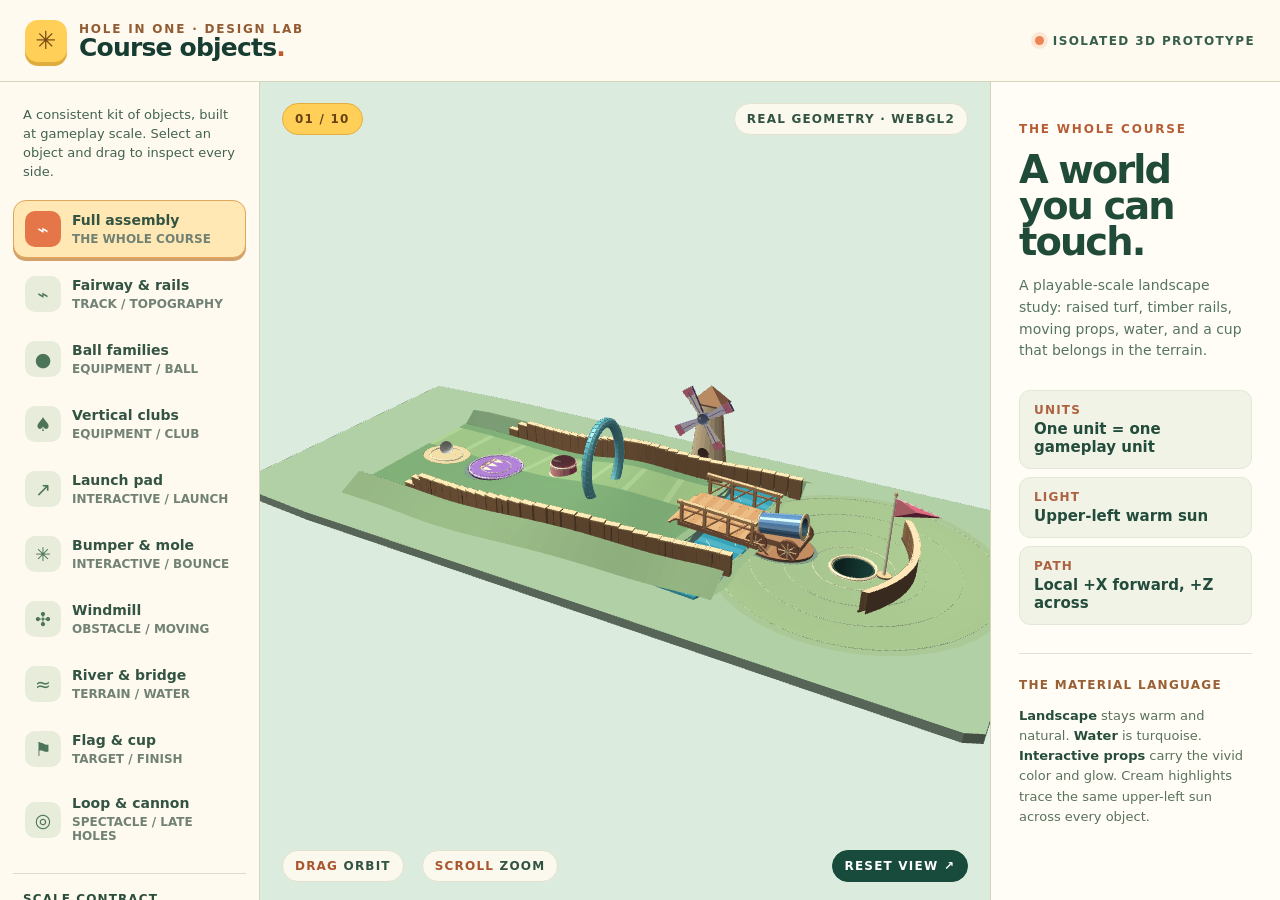
==== prototype-3d/index.html @ f98d83cd "Add 3D course element design lab" ====
<!doctype html>
<html lang="en">
<head>
  <meta charset="utf-8">
  <meta name="viewport" content="width=device-width, initial-scale=1">
  <meta name="theme-color" content="#e8eee5">
  <title>Course Objects · 3D Design Lab</title>
  <link rel="stylesheet" href="./gallery.css">
  <script src="./gallery.js" defer></script>
</head>
<body>
  <main class="lab">
    <header class="lab-header">
      <div class="wordmark"><span class="wordmark-icon" aria-hidden="true">✳</span><div><span class="wordmark-eyebrow">HOLE IN ONE · DESIGN LAB</span><strong>Course objects<span class="period">.</span></strong></div></div>
      <div class="prototype-badge"><span class="badge-dot"></span> ISOLATED 3D PROTOTYPE</div>
    </header>
    <aside class="catalog" aria-label="3D object gallery">
      <p class="catalog-intro">A consistent kit of objects, built at gameplay scale. Select an object and drag to inspect every side.</p>
      <div class="catalog-list" id="catalog-list"></div>
      <div class="catalog-footer"><b>Scale contract</b><span>1 model unit = 1 game world unit. +Y is up. +X follows the shot; +Z crosses the lane.</span></div>
    </aside>
    <section class="viewport" aria-label="Interactive 3D preview">
      <canvas id="preview" aria-label="Interactive WebGL 3D course object preview. Drag to orbit and scroll to zoom."></canvas>
      <div class="viewport-top"><span class="scene-index" id="scene-index">01 / 10</span><span class="render-label">REAL GEOMETRY · WEBGL2</span></div>
      <div class="viewport-bottom"><span><b>DRAG</b> ORBIT</span><span><b>SCROLL</b> ZOOM</span><button id="reset-camera" type="button">RESET VIEW ↗</button></div>
      <div class="webgl-error" id="webgl-error" hidden>WebGL2 is unavailable in this browser. The gallery requires a modern browser with hardware graphics enabled.</div>
    </section>
    <aside class="inspector" aria-live="polite">
      <span class="inspector-kicker" id="asset-kind">THE WHOLE COURSE</span>
      <h1 id="asset-title">A world you can touch.</h1>
      <p id="asset-description">Every object has actual depth, a shared light direction, and a physical footprint sized for the live course.</p>
      <div class="spec-list" id="spec-list"></div>
      <div class="material-card"><span>THE MATERIAL LANGUAGE</span><p><b>Landscape</b> stays warm and natural. <b>Water</b> is turquoise. <b>Interactive props</b> carry the vivid color and glow. Cream highlights trace the same upper-left sun across every object.</p></div>
    </aside>
  </main>
</body>
</html>
---- prototype-3d/gallery.css ----
:root{font-family:'Avenir Next',system-ui,sans-serif;color:#173c32;background:#e7eee7;font-synthesis:none}
*{box-sizing:border-box}html,body{margin:0;min-height:100%}button{font:inherit}
.lab{min-height:100svh;display:grid;grid-template-columns:260px minmax(360px,1fr) 290px;grid-template-rows:82px minmax(620px,calc(100svh - 82px));background:#f0eee4}
.lab-header{grid-column:1/-1;display:flex;align-items:center;justify-content:space-between;padding:16px 25px;background:#fffaf0;border-bottom:1px solid #d7d5bd;z-index:2}
.wordmark{display:flex;align-items:center;gap:12px}.wordmark-icon{width:42px;height:42px;display:grid;place-items:center;border-radius:13px;background:#ffcf57;color:#784917;font-size:25px;box-shadow:0 4px 0 #dfad3d}.wordmark-eyebrow{display:block;font-size:10px;font-weight:900;letter-spacing:1.8px;color:#925b31}.wordmark strong{display:block;font:900 25px/.95 'Avenir Next',system-ui,sans-serif;letter-spacing:-.8px}.period{color:#bf5a2c}
.prototype-badge{display:flex;align-items:center;gap:9px;color:#365e4b;font-size:11px;font-weight:900;letter-spacing:1.4px}.badge-dot{width:9px;height:9px;border-radius:50%;background:#ed8453;box-shadow:0 0 0 4px #ed84532a}
.catalog{padding:24px 13px 20px;display:flex;flex-direction:column;gap:19px;background:#fffaf0;border-right:1px solid #d7d5bd;overflow:auto}.catalog-intro{font-size:13px;line-height:1.45;color:#426251;margin:0 10px}.catalog-list{display:grid;gap:7px}.catalog-item{width:100%;display:flex;align-items:center;gap:11px;text-align:left;padding:10px 11px;border:1px solid transparent;border-radius:13px;background:transparent;color:#335443;cursor:pointer;transition:background .16s,transform .16s}.catalog-item:hover{background:#f1eedc;transform:translateX(2px)}.catalog-item.active{background:#ffe8b4;border-color:#e1a55e;box-shadow:0 3px 0 #d3a26b}.catalog-icon{width:36px;height:36px;flex:none;display:grid;place-items:center;border-radius:10px;background:#e8ecda;color:#4b7459;font-size:19px}.catalog-item.active .catalog-icon{background:#e47649;color:#fff}.catalog-copy{min-width:0}.catalog-copy b{display:block;font:800 14px/1.1 'Avenir Next',system-ui,sans-serif}.catalog-copy small{display:block;margin-top:3px;color:#718275;font-size:11px;font-weight:700}.catalog-footer{margin-top:auto;border-top:1px solid #d9dccb;padding:17px 10px 0;display:grid;gap:5px;color:#51705e;font-size:12px;line-height:1.45}.catalog-footer b{color:#2a4c3a;font-size:11px;text-transform:uppercase;letter-spacing:1.1px}
.viewport{position:relative;overflow:hidden;min-width:0;background:radial-gradient(circle at 48% 38%,#e7f2df,#d5e8d9 47%,#c9ddd5 100%)}#preview{display:block;width:100%;height:100%;touch-action:none;cursor:grab}#preview:active{cursor:grabbing}.viewport-top,.viewport-bottom{position:absolute;left:22px;right:22px;display:flex;align-items:center;justify-content:space-between;pointer-events:none}.viewport-top{top:21px}.viewport-bottom{bottom:18px;justify-content:flex-start;gap:18px}.scene-index,.render-label,.viewport-bottom span,.viewport-bottom button{background:#fffaf0df;border:1px solid #e4e2cf;color:#315342;border-radius:99px;padding:8px 12px;font-size:10px;font-weight:900;letter-spacing:1.2px}.scene-index{background:#ffcf57;border-color:#e4ad40;color:#674315}.viewport-bottom span b{color:#a9552e}.viewport-bottom button{pointer-events:auto;cursor:pointer;margin-left:auto;background:#184b3c;color:#fff;border-color:#184b3c}.viewport-bottom button:hover{background:#286b51}.webgl-error{position:absolute;inset:0;display:grid;place-items:center;text-align:center;padding:50px;background:#fffaf0;color:#8c3c2b;font-weight:800}.webgl-error[hidden]{display:none}
.inspector{padding:36px 28px;background:#fffdf5;border-left:1px solid #d7d5bd;overflow:auto}.inspector-kicker{color:#b65d35;font-size:11px;font-weight:900;letter-spacing:1.8px}.inspector h1{font:900 clamp(32px,3vw,47px)/.94 'Avenir Next',system-ui,sans-serif;letter-spacing:-1.9px;margin:15px 0;color:#214b39}.inspector>p{font-size:14px;line-height:1.55;color:#557362;margin:0}.spec-list{display:grid;gap:8px;margin:28px 0}.spec{padding:12px 14px;background:#f1f3e6;border:1px solid #e2e8d8;border-radius:11px;display:grid;gap:3px}.spec small{font-size:10px;font-weight:900;letter-spacing:1.2px;color:#ad6240}.spec strong{font:800 15px/1.2 'Avenir Next',system-ui,sans-serif;color:#234c3c}.material-card{border-top:1px solid #dfe3d6;padding-top:20px}.material-card span{color:#996035;font-size:10px;font-weight:900;letter-spacing:1.3px}.material-card p{font-size:12px;line-height:1.55;color:#5a715d}.material-card b{color:#264d3b}
@media(max-width:1050px){.lab{grid-template-columns:210px minmax(280px,1fr);grid-template-rows:72px minmax(560px,70svh) auto}.inspector{grid-column:1/-1;border-left:0;border-top:1px solid #d7d5bd;display:grid;grid-template-columns:1fr 1fr;gap:0 24px}.inspector-kicker,.inspector h1,.inspector>p{grid-column:1}.spec-list,.material-card{grid-column:2}.spec-list{grid-row:1/4;margin:0}}
@media(max-width:650px){.lab{display:block}.lab-header{height:70px;padding:11px 14px}.wordmark-icon{width:36px;height:36px}.wordmark strong{font-size:20px}.wordmark-eyebrow{font-size:8px}.prototype-badge{font-size:0}.catalog{padding:10px 12px;gap:8px;overflow:visible}.catalog-intro,.catalog-footer{display:none}.catalog-list{display:flex;gap:7px;overflow:auto;scrollbar-width:none}.catalog-list::-webkit-scrollbar{display:none}.catalog-item{flex:none;width:auto;min-width:105px;padding:7px 9px}.catalog-icon{width:29px;height:29px;font-size:16px}.catalog-copy b{font-size:12px}.catalog-copy small{display:none}.viewport{height:57svh;min-height:360px}.viewport-top,.viewport-bottom{left:12px;right:12px}.render-label{display:none}.viewport-bottom{gap:5px}.viewport-bottom span{font-size:9px;padding:7px}.viewport-bottom button{padding:7px;font-size:9px}.inspector{display:block;padding:22px 19px}.inspector h1{font-size:32px;margin:9px 0}.spec-list{grid-template-columns:1fr 1fr;margin:16px 0}.material-card{padding-top:13px}}
.wordmark-eyebrow,.prototype-badge,.catalog-copy small,.catalog-footer b,.inspector-kicker,.spec small,.material-card span{font-size:12px}
.scene-index,.render-label,.viewport-bottom span,.viewport-bottom button{font-size:12px}
.material-card p{font-size:13px}
@media(max-width:650px){.wordmark-eyebrow{font-size:10px}.prototype-badge{font-size:0}.catalog-copy b{font-size:13px}.viewport-bottom span,.viewport-bottom button{font-size:11px}}
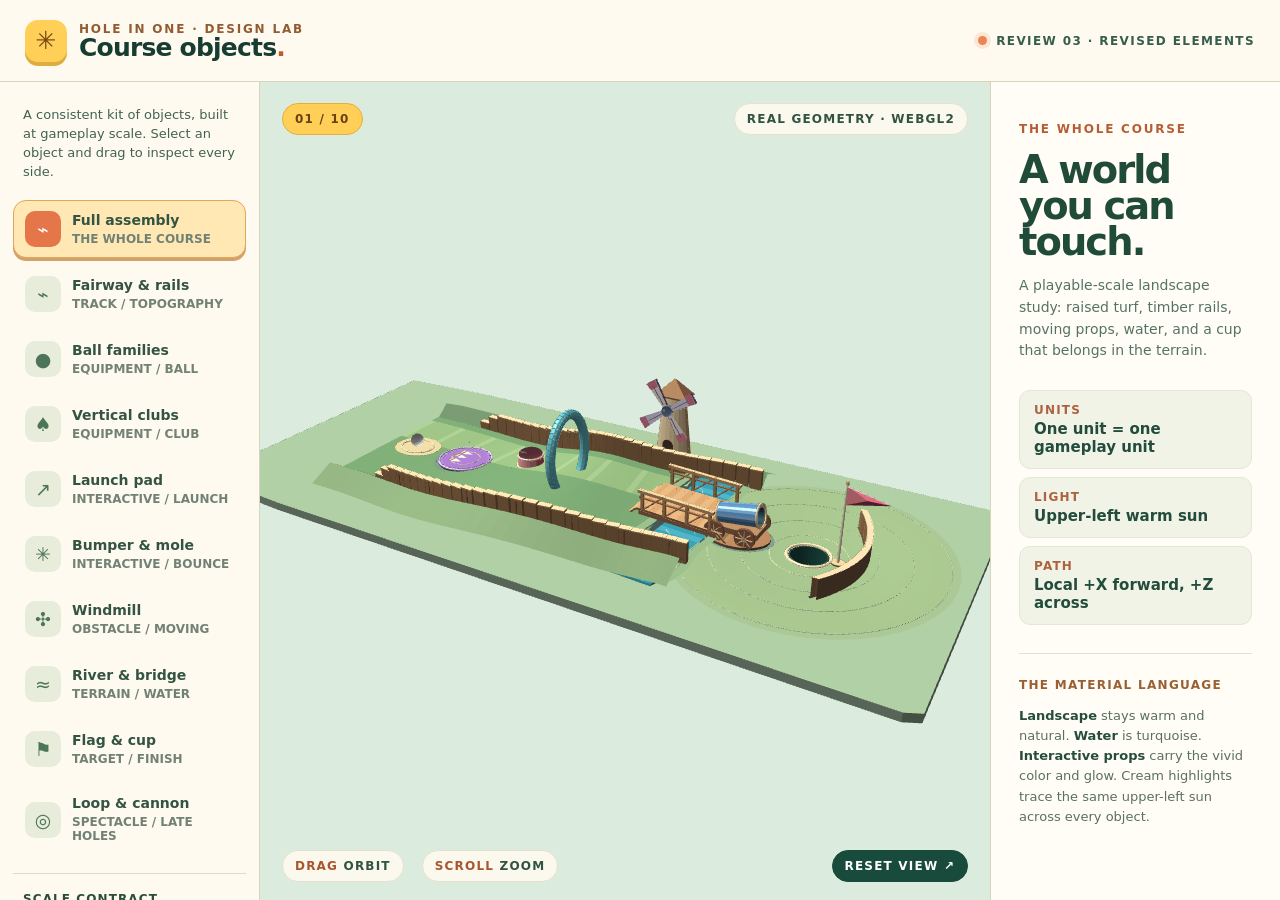
==== commit f44a2342: "Save game, shop, tutorial, and 3D design lab updates" ====
--- a/prototype-3d/index.html
+++ b/prototype-3d/index.html
@@ -4,15 +4,15 @@
   <meta charset="utf-8">
   <meta name="viewport" content="width=device-width, initial-scale=1">
   <meta name="theme-color" content="#e8eee5">
-  <title>Course Objects · 3D Design Lab</title>
-  <link rel="stylesheet" href="./gallery.css">
-  <script src="./gallery.js" defer></script>
+  <title>Course Objects · 3D Design Lab · Review 03</title>
+  <link rel="stylesheet" href="./gallery.css?review=03">
+  <script src="./gallery.js?review=03" defer></script>
 </head>
 <body>
   <main class="lab">
     <header class="lab-header">
       <div class="wordmark"><span class="wordmark-icon" aria-hidden="true">✳</span><div><span class="wordmark-eyebrow">HOLE IN ONE · DESIGN LAB</span><strong>Course objects<span class="period">.</span></strong></div></div>
-      <div class="prototype-badge"><span class="badge-dot"></span> ISOLATED 3D PROTOTYPE</div>
+      <div class="prototype-badge"><span class="badge-dot"></span> REVIEW 03 · REVISED ELEMENTS</div>
     </header>
     <aside class="catalog" aria-label="3D object gallery">
       <p class="catalog-intro">A consistent kit of objects, built at gameplay scale. Select an object and drag to inspect every side.</p>
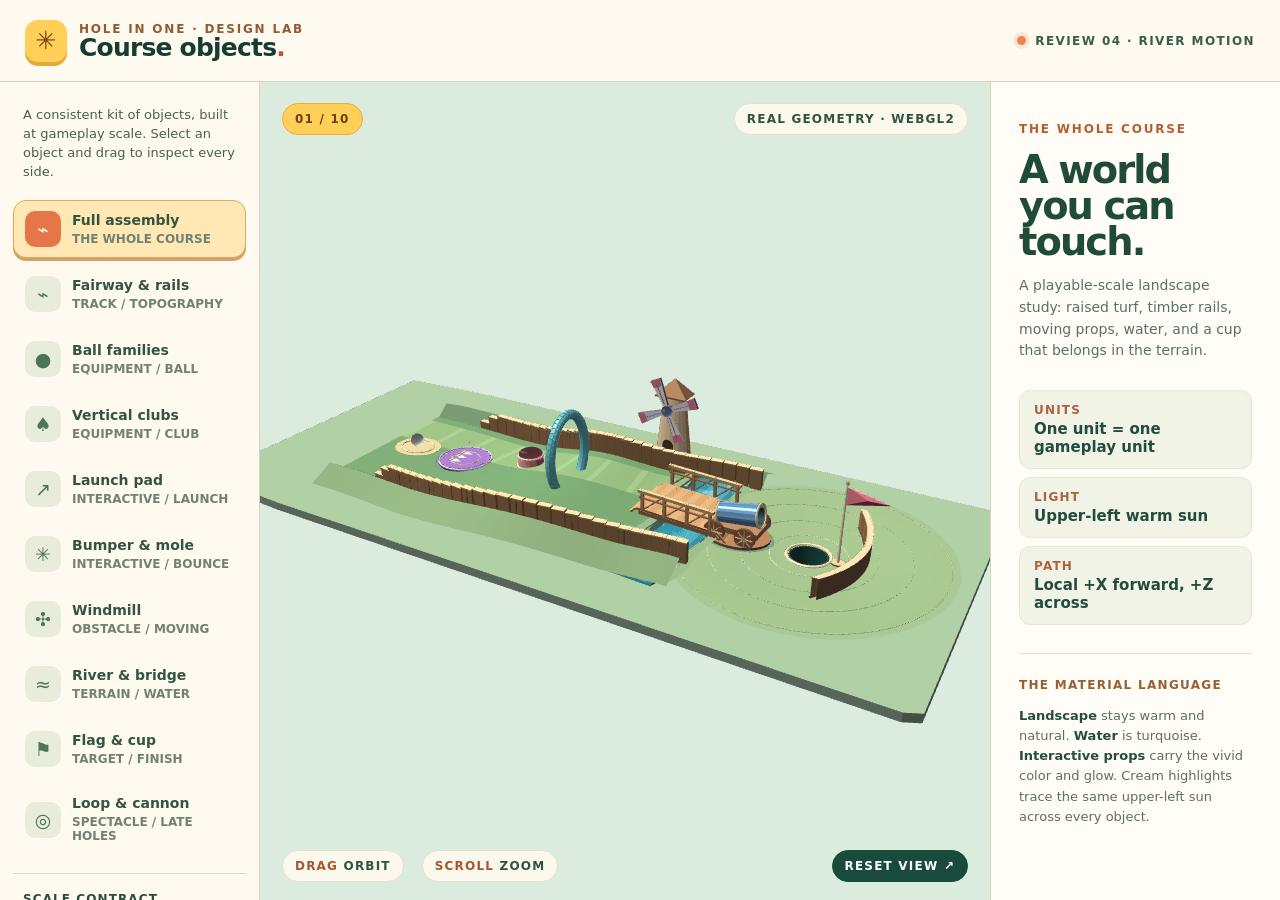
==== commit 726fac5d: "3d render implementation" ====
--- a/prototype-3d/index.html
+++ b/prototype-3d/index.html
@@ -4,15 +4,15 @@
   <meta charset="utf-8">
   <meta name="viewport" content="width=device-width, initial-scale=1">
   <meta name="theme-color" content="#e8eee5">
-  <title>Course Objects · 3D Design Lab · Review 03</title>
-  <link rel="stylesheet" href="./gallery.css?review=03">
-  <script src="./gallery.js?review=03" defer></script>
+  <title>Course Objects · 3D Design Lab · Review 04</title>
+  <link rel="stylesheet" href="./gallery.css?review=04">
+  <script src="./gallery.js?review=04" defer></script>
 </head>
 <body>
   <main class="lab">
     <header class="lab-header">
       <div class="wordmark"><span class="wordmark-icon" aria-hidden="true">✳</span><div><span class="wordmark-eyebrow">HOLE IN ONE · DESIGN LAB</span><strong>Course objects<span class="period">.</span></strong></div></div>
-      <div class="prototype-badge"><span class="badge-dot"></span> REVIEW 03 · REVISED ELEMENTS</div>
+      <div class="prototype-badge"><span class="badge-dot"></span> REVIEW 04 · RIVER MOTION</div>
     </header>
     <aside class="catalog" aria-label="3D object gallery">
       <p class="catalog-intro">A consistent kit of objects, built at gameplay scale. Select an object and drag to inspect every side.</p>
